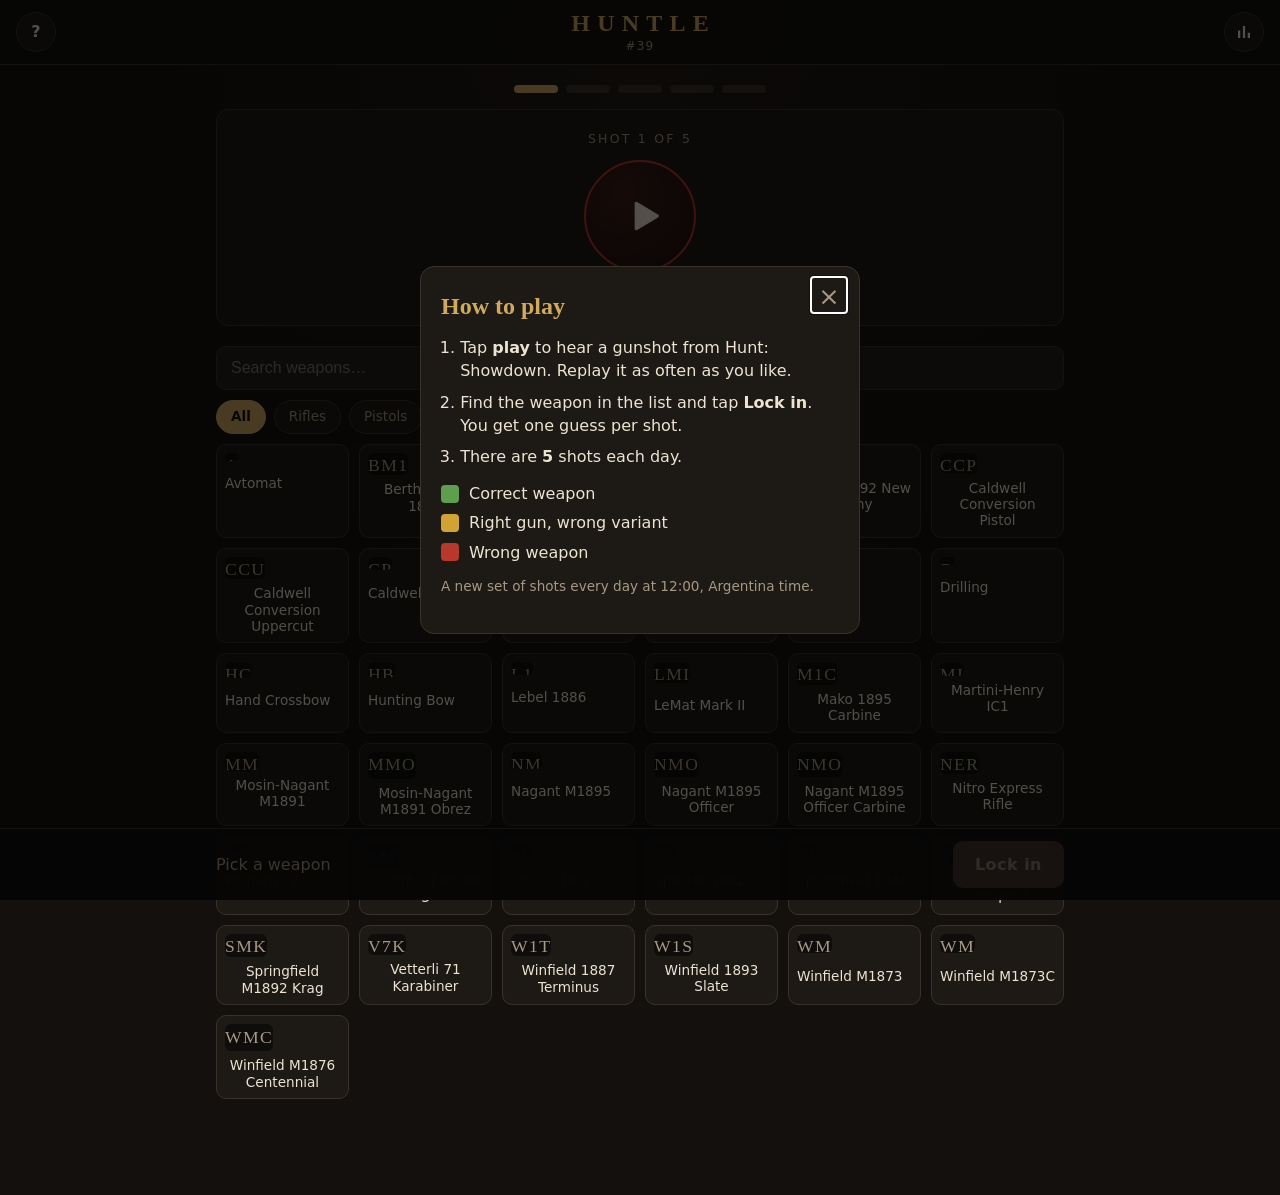
==== index.html @ 91a613ef "Initial Huntle game: daily Hunt: Showdown sound quiz Static site with daily seeded puzzles (reset 12" ====
<!doctype html>
<html lang="en">
<head>
  <meta charset="utf-8">
  <meta name="viewport" content="width=device-width, initial-scale=1, viewport-fit=cover">
  <meta name="theme-color" content="#13100e">
  <title>Huntle</title>
  <meta name="description" content="A daily Hunt: Showdown sound quiz. Hear five gunshots, name the weapons.">
  <link rel="icon" href="assets/favicon.svg" type="image/svg+xml">
  <link rel="stylesheet" href="css/styles.css">
</head>
<body>
  <header class="topbar">
    <button class="icon-btn" id="btn-help" aria-label="How to play">?</button>
    <div class="brand">
      <h1>HUNTLE</h1>
      <span id="puzzle-no" class="puzzle-no"></span>
    </div>
    <button class="icon-btn" id="btn-stats" aria-label="Statistics">
      <svg viewBox="0 0 24 24" width="18" height="18" aria-hidden="true"><path fill="currentColor" d="M4 20h3V10H4v10Zm6.5 0h3V4h-3v16ZM17 20h3v-7h-3v7Z"/></svg>
    </button>
  </header>

  <main>
    <ol id="progress" class="progress" aria-label="Progress"></ol>

    <section id="play-view">
      <div class="round-panel">
        <p id="round-label" class="round-label"></p>
        <button id="btn-play" class="play-btn" aria-label="Play gunshot">
          <svg viewBox="0 0 24 24" aria-hidden="true"><path d="M7 4.5v15a1 1 0 0 0 1.5.86l12.5-7.5a1 1 0 0 0 0-1.72L8.5 3.64A1 1 0 0 0 7 4.5Z"/></svg>
        </button>
        <p class="hint">Tap to play. Replay as often as you like.</p>
        <p id="audio-note" class="audio-note" hidden></p>
      </div>

      <div id="picker" class="picker">
        <div class="picker-tools">
          <input id="search" type="search" placeholder="Search weapons…" autocomplete="off" spellcheck="false" aria-label="Search weapons">
          <div id="cats" class="chips" role="tablist" aria-label="Weapon type"></div>
        </div>
        <div id="grid" class="grid" role="listbox" aria-label="Weapons"></div>
        <p id="empty" class="empty" hidden>No weapons match your search.</p>
      </div>

      <div id="feedback" class="feedback" hidden aria-live="polite"></div>
    </section>

    <section id="summary-view" class="summary" hidden>
      <div class="summary-head">
        <p id="sum-title" class="eyebrow"></p>
        <p id="sum-score" class="big-score"></p>
        <p id="sum-squares" class="squares"></p>
        <p id="sum-line" class="sum-line"></p>
      </div>
      <ol id="sum-list" class="sum-list"></ol>
      <div class="sum-actions">
        <button id="btn-share" class="primary">Share result</button>
        <button id="btn-sum-stats" class="secondary">Statistics</button>
      </div>
      <div class="next">
        <p class="muted">Next Huntle in</p>
        <p class="countdown"></p>
        <p class="muted small reset-note"></p>
      </div>
    </section>
  </main>

  <div id="action-bar" class="action-bar">
    <div id="selected-label" class="selected"></div>
    <button id="btn-submit" class="primary">Lock in</button>
  </div>

  <dialog id="dlg-help">
    <button class="close" data-close aria-label="Close">×</button>
    <h2>How to play</h2>
    <ol class="help-list">
      <li>Tap <b>play</b> to hear a gunshot from Hunt: Showdown. Replay it as often as you like.</li>
      <li>Find the weapon in the list and tap <b>Lock in</b>. You get one guess per shot.</li>
      <li>There are <b class="rounds-count">5</b> shots each day.</li>
    </ol>
    <div class="legend">
      <p><span class="sq correct"></span> Correct weapon</p>
      <p><span class="sq partial"></span> Right gun, wrong variant</p>
      <p><span class="sq wrong"></span> Wrong weapon</p>
    </div>
    <p class="muted small reset-note"></p>
  </dialog>

  <dialog id="dlg-stats">
    <button class="close" data-close aria-label="Close">×</button>
    <h2>Statistics</h2>
    <div class="stats-grid">
      <div><b id="st-played">0</b><span>Played</span></div>
      <div><b id="st-avg">0</b><span>Avg score</span></div>
      <div><b id="st-streak">0</b><span>Streak</span></div>
      <div><b id="st-max">0</b><span>Best streak</span></div>
    </div>
    <h3>Score distribution</h3>
    <div id="st-dist" class="dist"></div>
    <div class="next">
      <p class="muted">Next Huntle in</p>
      <p class="countdown"></p>
    </div>
  </dialog>

  <div id="toast" class="toast" role="status"></div>

  <script src="js/config.js"></script>
  <script src="js/weapons.js"></script>
  <script src="js/daily.js"></script>
  <script src="js/audio.js"></script>
  <script src="js/app.js"></script>
</body>
</html>
---- css/styles.css ----
:root {
  --bg: #13100e;
  --panel: #1d1915;
  --panel-2: #26211c;
  --line: #3a322a;
  --text: #ece3d3;
  --muted: #a59885;
  --accent: #b5352a;
  --gold: #cfa95e;
  --ok: #5f9e4f;
  --partial: #d1a332;
  --bad: #b8382c;
  --radius: 12px;
  --maxw: 880px;
  --topbar: 61px;
  color-scheme: dark;
}

* { box-sizing: border-box; }
html, body { margin: 0; }
body {
  min-height: 100vh;
  min-height: 100dvh;
  background: radial-gradient(ellipse at top, #241c16 0%, var(--bg) 60%) fixed, var(--bg);
  color: var(--text);
  font: 16px/1.45 system-ui, -apple-system, "Segoe UI", Roboto, sans-serif;
  -webkit-tap-highlight-color: transparent;
}
button { font: inherit; color: inherit; cursor: pointer; }
[hidden] { display: none !important; }
.muted { color: var(--muted); }
.small { font-size: 0.85rem; }

/* Top bar */
.topbar {
  position: sticky;
  top: 0;
  z-index: 10;
  display: flex;
  align-items: center;
  justify-content: space-between;
  padding: 10px 16px;
  padding-top: calc(10px + env(safe-area-inset-top));
  background: rgba(19, 16, 14, 0.94);
  backdrop-filter: blur(6px);
  border-bottom: 1px solid var(--line);
}
.brand { text-align: center; line-height: 1.1; }
.brand h1 {
  margin: 0;
  padding-left: 0.3em;
  font-family: Georgia, "Times New Roman", serif;
  font-size: 1.5rem;
  letter-spacing: 0.3em;
  color: var(--gold);
}
.puzzle-no { font-size: 0.75rem; color: var(--muted); letter-spacing: 0.1em; }
.icon-btn {
  width: 40px;
  height: 40px;
  border-radius: 50%;
  border: 1px solid var(--line);
  background: var(--panel);
  display: grid;
  place-items: center;
  font-weight: 700;
}
.icon-btn:hover { border-color: var(--gold); }

main {
  max-width: var(--maxw);
  margin: 0 auto;
  padding: 16px 16px calc(96px + env(safe-area-inset-bottom));
}

/* Progress */
.progress { list-style: none; display: flex; justify-content: center; gap: 8px; margin: 4px 0 16px; padding: 0; }
.progress li { width: 44px; height: 8px; border-radius: 4px; background: var(--line); }
.progress li.current { background: var(--gold); }
.progress li.correct { background: var(--ok); }
.progress li.partial { background: var(--partial); }
.progress li.wrong { background: var(--bad); }

/* Play panel */
.round-panel, .feedback {
  background: var(--panel);
  border: 1px solid var(--line);
  border-radius: var(--radius);
  padding: 20px 16px;
  text-align: center;
}
.round-label, .eyebrow {
  margin: 0 0 12px;
  text-transform: uppercase;
  letter-spacing: 0.18em;
  font-size: 0.78rem;
  color: var(--muted);
}
.play-btn {
  width: 96px;
  height: 96px;
  border-radius: 50%;
  border: 2px solid var(--accent);
  background: radial-gradient(circle at 35% 30%, #3d1e18, #1a0f0d);
  display: inline-grid;
  place-items: center;
  transition: transform 0.1s;
}
.play-btn svg { width: 40px; height: 40px; fill: var(--text); margin-left: 6px; }
.play-btn:hover { border-color: #d9493b; }
.play-btn:active { transform: scale(0.96); }
.is-playing { animation: pulse 0.9s ease-out infinite; }
@keyframes pulse {
  0% { box-shadow: 0 0 0 0 rgba(181, 53, 42, 0.65); }
  100% { box-shadow: 0 0 0 22px rgba(181, 53, 42, 0); }
}
.hint { margin: 12px 0 0; color: var(--muted); font-size: 0.9rem; }
.audio-note { margin: 8px 0 0; font-size: 0.8rem; color: var(--partial); }

/* Picker */
.picker { margin-top: 16px; }
.picker-tools {
  position: sticky;
  top: calc(var(--topbar) + env(safe-area-inset-top));
  z-index: 5;
  background: var(--bg);
  padding-top: 4px;
}
input[type="search"] {
  width: 100%;
  padding: 12px 14px;
  border-radius: 10px;
  border: 1px solid var(--line);
  background: var(--panel-2);
  color: var(--text);
  font-size: 16px; /* 16px stops iOS from zooming in on focus */
  outline: none;
}
input[type="search"]:focus { border-color: var(--gold); }
.chips { display: flex; gap: 8px; overflow-x: auto; padding: 10px 0; scrollbar-width: none; }
.chips::-webkit-scrollbar { display: none; }
.chip {
  flex: none;
  padding: 6px 14px;
  border-radius: 999px;
  border: 1px solid var(--line);
  background: var(--panel);
  color: var(--muted);
  font-size: 0.85rem;
}
.chip[aria-selected="true"] { background: var(--gold); border-color: var(--gold); color: #1a140c; font-weight: 600; }

.grid { display: grid; grid-template-columns: repeat(auto-fill, minmax(104px, 1fr)); gap: 10px; }
.card {
  display: flex;
  flex-direction: column;
  gap: 6px;
  padding: 8px;
  border-radius: 10px;
  border: 1px solid var(--line);
  background: var(--panel);
  text-align: center;
}
.card:hover { border-color: #5c4e40; }
.card[aria-selected="true"] { border-color: var(--gold); box-shadow: inset 0 0 0 1px var(--gold); background: #2b241b; }
.card .name {
  font-size: 0.78rem;
  line-height: 1.2;
  min-height: 2.4em;
  display: flex;
  align-items: center;
  justify-content: center;
}
.empty { text-align: center; color: var(--muted); padding: 24px 0; }

.thumb {
  aspect-ratio: 16 / 9;
  border-radius: 6px;
  background: #0f0d0b;
  display: grid;
  place-items: center;
  overflow: hidden;
}
.thumb img { width: 100%; height: 100%; object-fit: contain; }
.thumb .initials { font-family: Georgia, serif; color: var(--muted); font-size: 1.1rem; letter-spacing: 0.08em; }
.thumb.lg { width: min(320px, 100%); margin: 0 auto; }
.thumb.lg .initials { font-size: 2.4rem; }
.thumb.sm { width: 64px; flex: none; }
.thumb.sm .initials { font-size: 0.8rem; }

/* Feedback */
.feedback { margin-top: 16px; }
.verdict { margin: 0 0 14px; font-family: Georgia, serif; font-size: 1.5rem; }
.verdict.correct { color: var(--ok); }
.verdict.partial { color: var(--partial); }
.verdict.wrong { color: var(--bad); }
.reveal-name { margin: 12px 0 0; font-size: 1.25rem; font-weight: 700; }
.feedback .muted.small { margin: 2px 0 0; }
.your-guess { margin: 14px 0 0; color: var(--muted); }

/* Bottom action bar */
.action-bar {
  position: fixed;
  left: 0;
  right: 0;
  bottom: 0;
  z-index: 10;
  display: flex;
  align-items: center;
  justify-content: space-between;
  gap: 12px;
  padding: 12px max(16px, calc((100% - var(--maxw)) / 2 + 16px));
  padding-bottom: calc(12px + env(safe-area-inset-bottom));
  background: rgba(19, 16, 14, 0.96);
  border-top: 1px solid var(--line);
}
.selected { min-width: 0; overflow: hidden; text-overflow: ellipsis; white-space: nowrap; color: var(--muted); }
.selected.has { color: var(--text); font-weight: 600; }
.primary, .secondary {
  flex: none;
  padding: 12px 22px;
  border-radius: 10px;
  font-weight: 700;
  letter-spacing: 0.03em;
}
.primary { border: 0; background: var(--accent); color: #fff; }
.primary:hover:not(:disabled) { background: #c8402f; }
.primary:disabled { background: #43352e; color: #8c7d70; cursor: not-allowed; }
.secondary { border: 1px solid var(--line); background: var(--panel); }
.secondary:hover { border-color: var(--gold); }

/* Summary */
.summary-head { text-align: center; }
.big-score { margin: 0; font-family: Georgia, serif; font-size: 3.2rem; color: var(--gold); line-height: 1; }
.squares { margin: 10px 0 4px; font-size: 1.6rem; letter-spacing: 0.15em; }
.sum-line { margin: 0 0 16px; color: var(--muted); }
.sum-list { list-style: none; margin: 0; padding: 0; display: grid; gap: 8px; }
.sum-row {
  display: flex;
  align-items: center;
  gap: 12px;
  padding: 10px 12px;
  border-radius: 10px;
  background: var(--panel);
  border: 1px solid var(--line);
  border-left: 4px solid var(--line);
}
.sum-row.correct { border-left-color: var(--ok); }
.sum-row.partial { border-left-color: var(--partial); }
.sum-row.wrong { border-left-color: var(--bad); }
.sum-text { flex: 1; min-width: 0; display: flex; flex-direction: column; }
.sum-name { font-weight: 600; }
.mark { font-size: 1.2rem; }
.mini-play {
  flex: none;
  width: 38px;
  height: 38px;
  border-radius: 50%;
  border: 1px solid var(--accent);
  background: transparent;
  display: grid;
  place-items: center;
}
.mini-play svg { width: 15px; height: 15px; fill: var(--text); margin-left: 2px; }
.sum-actions { display: flex; gap: 10px; justify-content: center; margin: 20px 0; flex-wrap: wrap; }
.next { text-align: center; }
.next p { margin: 0; }
.countdown { font-family: Georgia, serif; font-size: 2rem; letter-spacing: 0.08em; margin: 4px 0 6px !important; }

/* Dialogs */
dialog {
  width: 100%;
  max-width: min(440px, calc(100vw - 32px));
  padding: 22px 20px;
  border: 1px solid var(--line);
  border-radius: 14px;
  background: var(--panel);
  color: var(--text);
}
dialog::backdrop { background: rgba(0, 0, 0, 0.65); }
dialog h2 { margin: 0 0 12px; font-family: Georgia, serif; color: var(--gold); }
dialog h3 { margin: 20px 0 8px; font-size: 0.9rem; text-transform: uppercase; letter-spacing: 0.12em; color: var(--muted); }
.close {
  position: absolute;
  top: 10px;
  right: 12px;
  width: 36px;
  height: 36px;
  border: 0;
  background: transparent;
  font-size: 1.6rem;
  color: var(--muted);
}
.help-list { padding-left: 1.2em; margin: 0 0 14px; }
.help-list li { margin-bottom: 8px; }
.legend p { display: flex; align-items: center; gap: 10px; margin: 6px 0; }
.sq { width: 18px; height: 18px; border-radius: 4px; display: inline-block; }
.sq.correct { background: var(--ok); }
.sq.partial { background: var(--partial); }
.sq.wrong { background: var(--bad); }
.stats-grid { display: grid; grid-template-columns: repeat(4, 1fr); text-align: center; gap: 6px; }
.stats-grid b { display: block; font-size: 1.7rem; font-family: Georgia, serif; }
.stats-grid span { font-size: 0.72rem; color: var(--muted); }
.dist { display: grid; gap: 4px; }
.dist-row { display: flex; align-items: center; gap: 8px; }
.dist-label { width: 12px; text-align: right; font-size: 0.85rem; }
.dist-bar { background: var(--line); padding: 2px 8px; border-radius: 4px; text-align: right; font-size: 0.8rem; font-weight: 600; }
.dist-bar.today { background: var(--accent); }
dialog .next { margin-top: 18px; }

/* Toast */
.toast {
  position: fixed;
  left: 50%;
  top: 80px;
  transform: translateX(-50%);
  z-index: 20;
  padding: 10px 16px;
  border-radius: 8px;
  background: var(--text);
  color: var(--bg);
  font-weight: 600;
  opacity: 0;
  pointer-events: none;
  transition: opacity 0.2s;
}
.toast.show { opacity: 1; }

@media (min-width: 700px) {
  .play-btn { width: 112px; height: 112px; }
  .grid { grid-template-columns: repeat(auto-fill, minmax(132px, 1fr)); }
  .card .name { font-size: 0.85rem; }
}

@media (prefers-reduced-motion: reduce) {
  .is-playing { animation: none; box-shadow: 0 0 0 4px rgba(181, 53, 42, 0.5); }
}
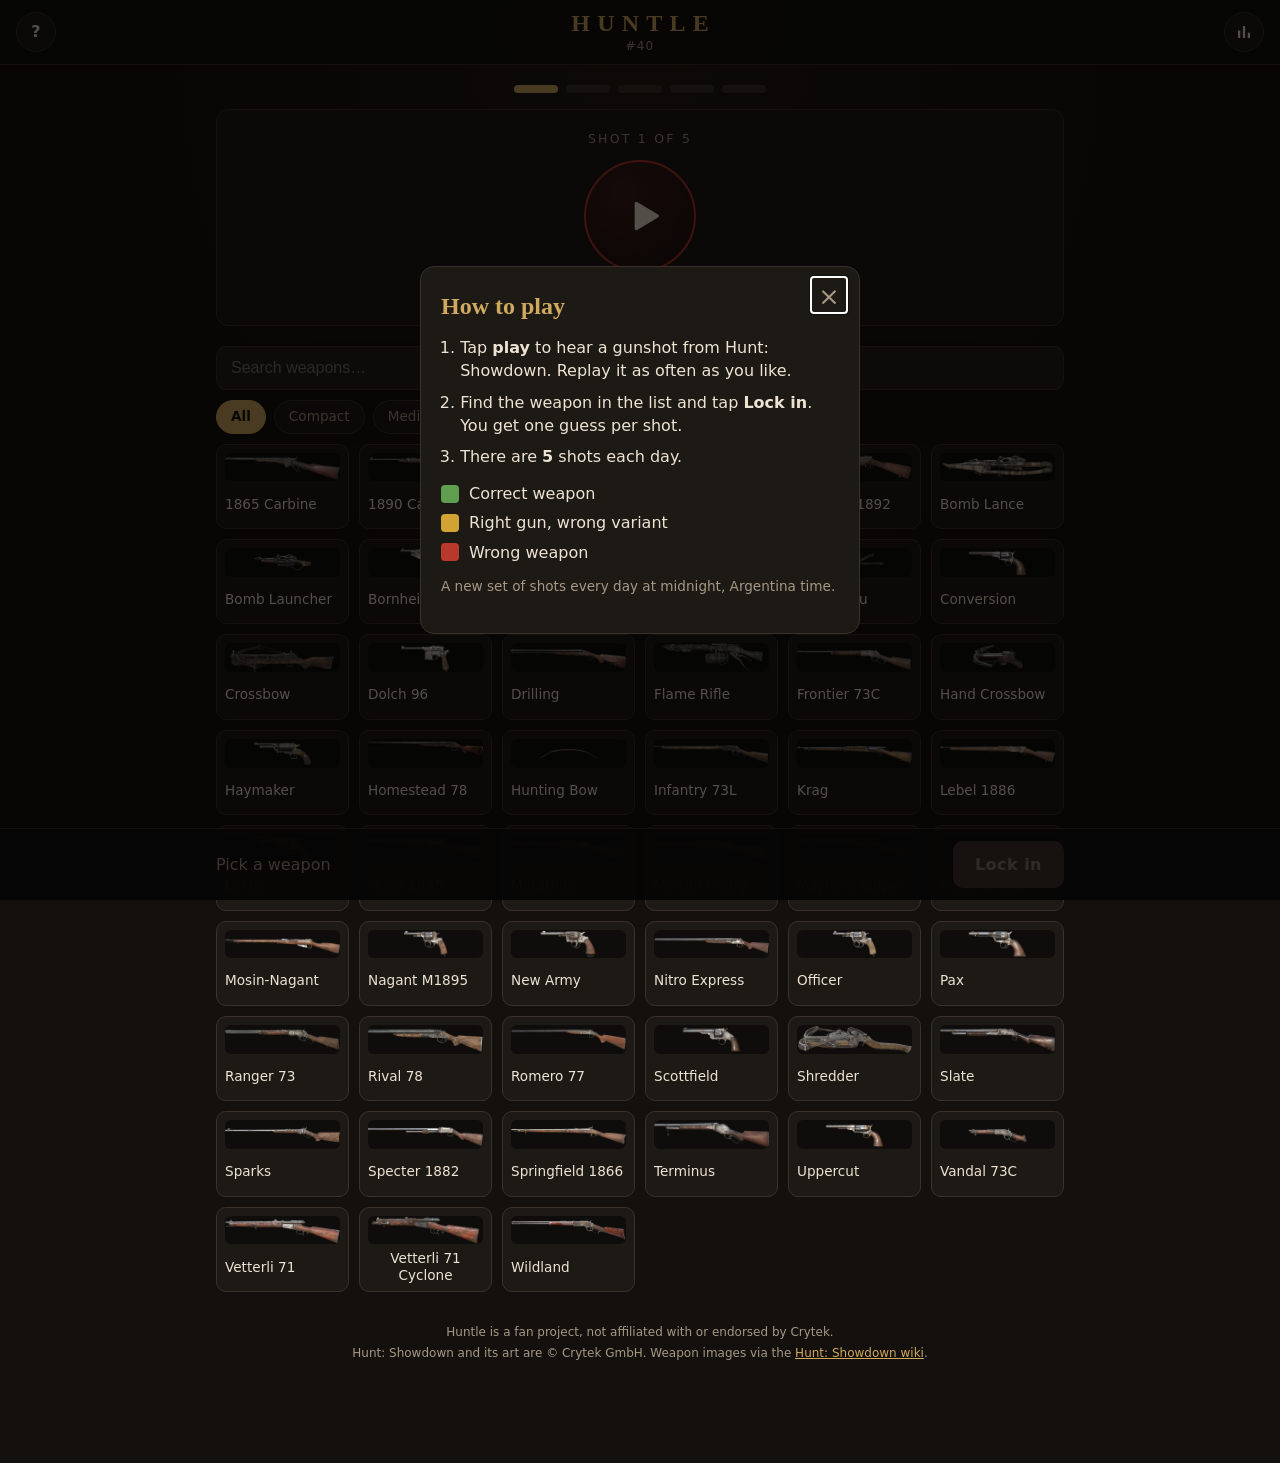
==== commit e91c6c5d: "Add weapon images and Crytek credit footer Images are the 512x128 weapon pictures from huntshowdown." ====
--- a/index.html
+++ b/index.html
@@ -64,6 +64,10 @@
         <p class="muted small reset-note"></p>
       </div>
     </section>
+    <footer class="credits">
+      <p>Huntle is a fan project, not affiliated with or endorsed by Crytek.</p>
+      <p>Hunt: Showdown and its art are © Crytek GmbH. Weapon images via the <a href="https://huntshowdown.wiki.gg/wiki/Weapons" target="_blank" rel="noopener">Hunt: Showdown wiki</a>.</p>
+    </footer>
   </main>
 
   <div id="action-bar" class="action-bar">
--- a/css/styles.css
+++ b/css/styles.css
@@ -174,7 +174,7 @@
 .empty { text-align: center; color: var(--muted); padding: 24px 0; }
 
 .thumb {
-  aspect-ratio: 16 / 9;
+  aspect-ratio: 4 / 1; /* wiki weapon images are 512x128 */
   border-radius: 6px;
   background: #0f0d0b;
   display: grid;
@@ -183,9 +183,9 @@
 }
 .thumb img { width: 100%; height: 100%; object-fit: contain; }
 .thumb .initials { font-family: Georgia, serif; color: var(--muted); font-size: 1.1rem; letter-spacing: 0.08em; }
-.thumb.lg { width: min(320px, 100%); margin: 0 auto; }
+.thumb.lg { width: min(420px, 100%); margin: 0 auto; }
 .thumb.lg .initials { font-size: 2.4rem; }
-.thumb.sm { width: 64px; flex: none; }
+.thumb.sm { width: 112px; flex: none; }
 .thumb.sm .initials { font-size: 0.8rem; }
 
 /* Feedback */
@@ -335,3 +335,8 @@
 @media (prefers-reduced-motion: reduce) {
   .is-playing { animation: none; box-shadow: 0 0 0 4px rgba(181, 53, 42, 0.5); }
 }
+
+/* Footer */
+.credits { margin-top: 32px; text-align: center; font-size: 0.75rem; color: var(--muted); }
+.credits p { margin: 4px 0; }
+.credits a { color: var(--gold); }
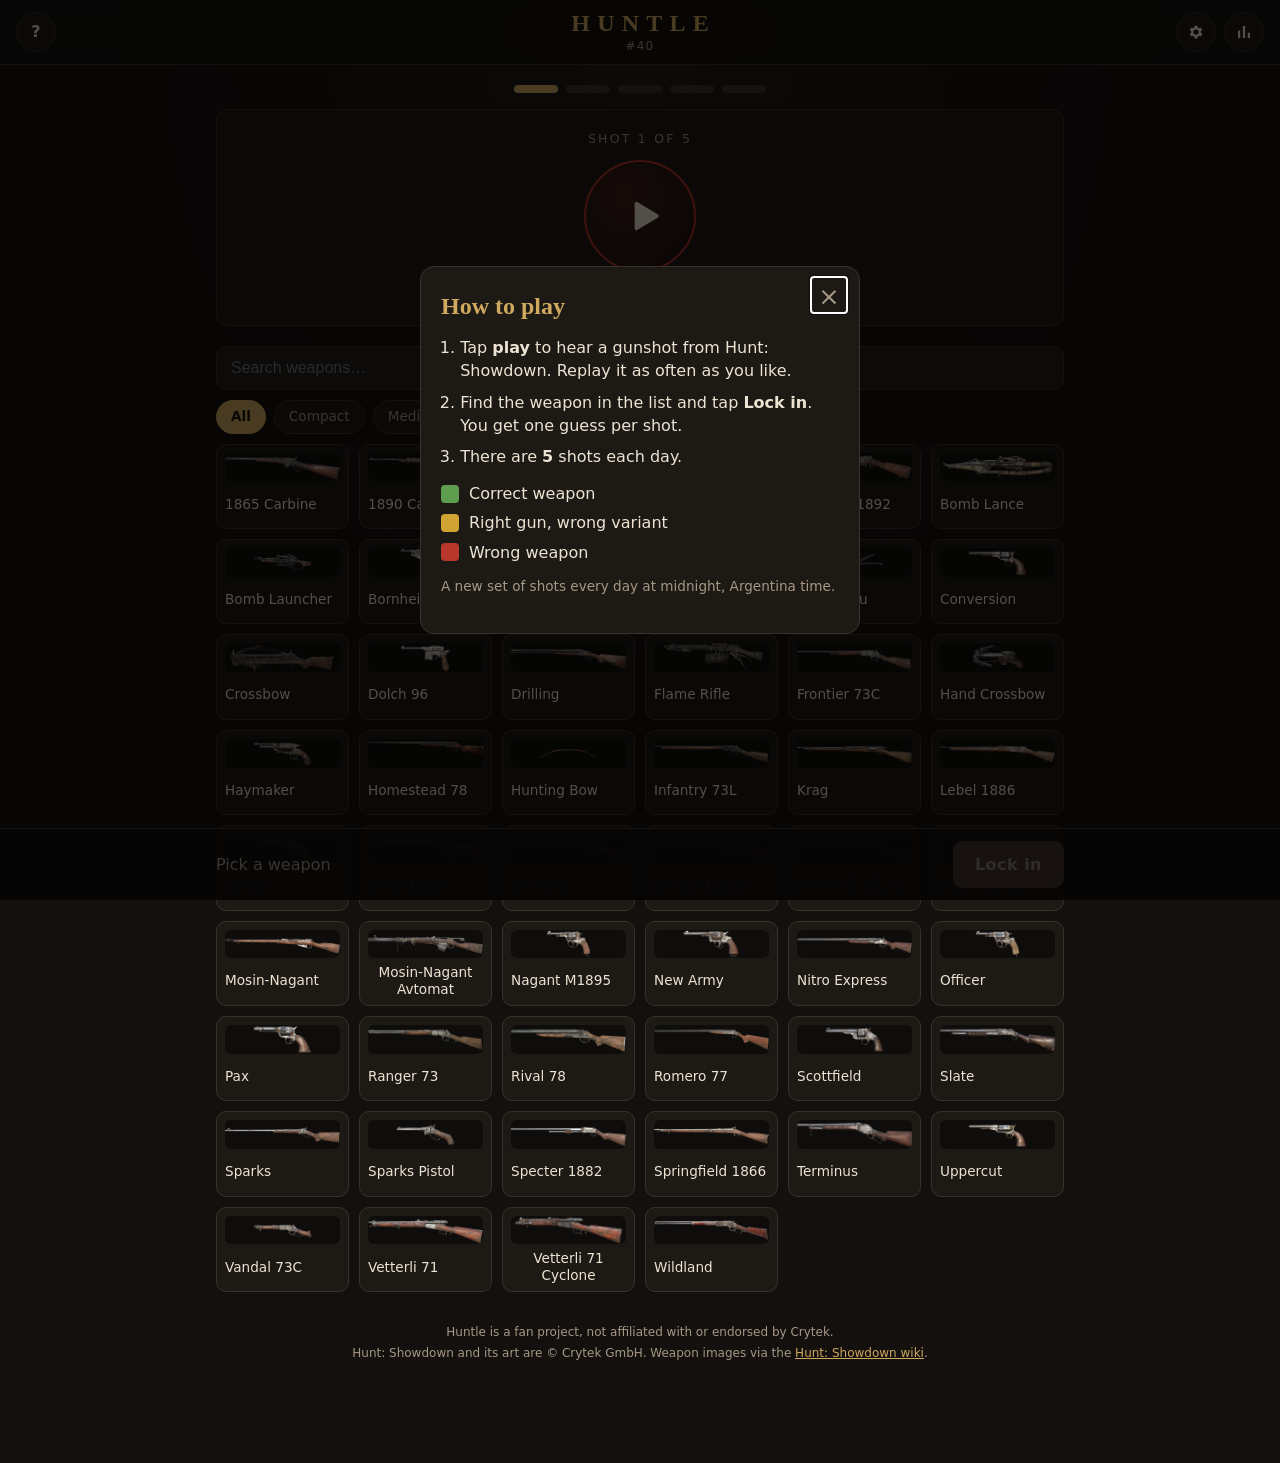
==== commit d56e5bfe: "Add Settings with a choice of four color themes New gear button opens Settings, where players pick S" ====
--- a/index.html
+++ b/index.html
@@ -8,17 +8,32 @@
   <meta name="description" content="A daily Hunt: Showdown sound quiz. Hear five gunshots, name the weapons.">
   <link rel="icon" href="assets/favicon.svg" type="image/svg+xml">
   <link rel="stylesheet" href="css/styles.css">
+  <link rel="stylesheet" href="css/themes.css">
+  <script>
+    // Apply the saved color theme before the page draws, so it never flashes the default.
+    try {
+      var t = localStorage.getItem("huntle:theme");
+      if (t && /^[a-z-]+$/.test(t) && t !== "default") document.documentElement.dataset.theme = t;
+    } catch (e) {}
+  </script>
 </head>
 <body>
   <header class="topbar">
-    <button class="icon-btn" id="btn-help" aria-label="How to play">?</button>
+    <div class="topbar-side">
+      <button class="icon-btn" id="btn-help" aria-label="How to play">?</button>
+    </div>
     <div class="brand">
       <h1>HUNTLE</h1>
       <span id="puzzle-no" class="puzzle-no"></span>
     </div>
-    <button class="icon-btn" id="btn-stats" aria-label="Statistics">
-      <svg viewBox="0 0 24 24" width="18" height="18" aria-hidden="true"><path fill="currentColor" d="M4 20h3V10H4v10Zm6.5 0h3V4h-3v16ZM17 20h3v-7h-3v7Z"/></svg>
-    </button>
+    <div class="topbar-side end">
+      <button class="icon-btn" id="btn-settings" aria-label="Settings">
+        <svg viewBox="0 0 24 24" width="18" height="18" aria-hidden="true"><path fill="currentColor" d="M19.4 13a7.5 7.5 0 0 0 0-2l2-1.6-2-3.4-2.4 1a7.4 7.4 0 0 0-1.7-1L15 3.5h-4l-.4 2.5a7.4 7.4 0 0 0-1.7 1l-2.4-1-2 3.4L6.6 11a7.5 7.5 0 0 0 0 2l-2 1.6 2 3.4 2.4-1a7.4 7.4 0 0 0 1.7 1l.4 2.5h4l.4-2.5a7.4 7.4 0 0 0 1.7-1l2.4 1 2-3.4-2-1.6ZM13 15.5a3.5 3.5 0 1 1 0-7 3.5 3.5 0 0 1 0 7Z" transform="translate(-1 0)"/></svg>
+      </button>
+      <button class="icon-btn" id="btn-stats" aria-label="Statistics">
+        <svg viewBox="0 0 24 24" width="18" height="18" aria-hidden="true"><path fill="currentColor" d="M4 20h3V10H4v10Zm6.5 0h3V4h-3v16ZM17 20h3v-7h-3v7Z"/></svg>
+      </button>
+    </div>
   </header>
 
   <main>
@@ -108,6 +123,14 @@
     </div>
   </dialog>
 
+  <dialog id="dlg-settings">
+    <button class="close" data-close aria-label="Close">×</button>
+    <h2>Settings</h2>
+    <h3>Color theme</h3>
+    <div id="theme-list" class="theme-list" role="radiogroup" aria-label="Color theme"></div>
+    <p class="muted small">Saved on this device.</p>
+  </dialog>
+
   <div id="toast" class="toast" role="status"></div>
 
   <script src="js/config.js"></script>
--- a/css/styles.css
+++ b/css/styles.css
@@ -36,9 +36,9 @@
   position: sticky;
   top: 0;
   z-index: 10;
-  display: flex;
-  align-items: center;
-  justify-content: space-between;
+  display: grid;
+  grid-template-columns: 1fr auto 1fr; /* keeps the title centered */
+  align-items: center;
   padding: 10px 16px;
   padding-top: calc(10px + env(safe-area-inset-top));
   background: rgba(19, 16, 14, 0.94);
@@ -66,6 +66,8 @@
   font-weight: 700;
 }
 .icon-btn:hover { border-color: var(--gold); }
+.topbar-side { display: flex; gap: 8px; }
+.topbar-side.end { justify-content: flex-end; }
 
 main {
   max-width: var(--maxw);
@@ -340,3 +342,30 @@
 .credits { margin-top: 32px; text-align: center; font-size: 0.75rem; color: var(--muted); }
 .credits p { margin: 4px 0; }
 .credits a { color: var(--gold); }
+
+/* Settings: theme picker */
+.theme-list { display: grid; gap: 8px; margin-bottom: 12px; }
+.theme-option {
+  display: flex;
+  align-items: center;
+  gap: 12px;
+  padding: 10px 12px;
+  border-radius: 10px;
+  border: 1px solid var(--line);
+  background: var(--panel-2);
+  text-align: left;
+}
+.theme-option:hover { border-color: var(--muted); }
+.theme-option[aria-checked="true"] { border-color: var(--gold); box-shadow: inset 0 0 0 1px var(--gold); }
+.theme-option[aria-checked="true"] .theme-name::after { content: " ✓"; color: var(--gold); }
+.swatches { display: flex; flex: none; }
+.swatch { width: 22px; height: 22px; border-radius: 50%; border: 2px solid var(--panel-2); margin-left: -6px; box-shadow: 0 0 0 1px var(--line); }
+.swatch:first-child { margin-left: 0; }
+.theme-name { font-weight: 600; }
+
+/* Small phones: three top-bar buttons plus the title need a little less room. */
+@media (max-width: 380px) {
+  .icon-btn { width: 34px; height: 34px; }
+  .topbar-side { gap: 6px; }
+  .brand h1 { font-size: 1.25rem; letter-spacing: 0.22em; padding-left: 0.22em; }
+}
--- a/css/themes.css
+++ b/css/themes.css
@@ -0,0 +1,150 @@
+/*
+ * Alternative color themes, picked by the player in Settings.
+ * Each theme applies when <html data-theme="..."> is set; without it the
+ * default Sepia & Gold look from styles.css is used.
+ * Generated from one template so every theme covers the same elements.
+ */
+
+/* Film grain shared by all themes (only drawn when a theme sets content). */
+[data-theme] body::before {
+  position: fixed;
+  inset: 0;
+  z-index: 30; /* above everything; it ignores clicks */
+  pointer-events: none;
+  background-image: url("data:image/svg+xml,%3Csvg xmlns='http://www.w3.org/2000/svg' width='160' height='160'%3E%3Cfilter id='n'%3E%3CfeTurbulence type='fractalNoise' baseFrequency='.9' numOctaves='3' stitchTiles='stitch'/%3E%3CfeColorMatrix values='0 0 0 0 0 0 0 0 0 0 0 0 0 0 0 0 0 0 .55 0'/%3E%3C/filter%3E%3Crect width='100%25' height='100%25' filter='url(%23n)'/%3E%3C/svg%3E");
+  opacity: 0.08;
+  mix-blend-mode: overlay;
+}
+[data-theme] dialog::backdrop { background: rgba(0, 0, 0, 0.75); }
+
+/* ---------- Bone & Ash: Black and white: bone-white type on soot, like an old tintype photograph. ---------- */
+:root[data-theme="bone-and-ash"] {
+  --bg: #08080a;
+  --panel: #121214;
+  --panel-2: #1a1a1d;
+  --line: #2c2c30;
+  --text: #e9e5dc;
+  --muted: #8d8984;
+  --accent: #e9e5dc;
+  --gold: #f4f1ea;
+  --ok: #8fa383;
+  --partial: #c7b07a;
+  --bad: #a8574e;
+}
+[data-theme="bone-and-ash"] body {
+  background:
+    radial-gradient(ellipse at 50% 0%, #1f1f22 0%, transparent 60%) fixed,
+    radial-gradient(ellipse at center, transparent 55%, rgba(0, 0, 0, 0.7) 100%) fixed,
+    #08080a;
+}
+[data-theme="bone-and-ash"] body::before { content: ""; }
+[data-theme="bone-and-ash"] .topbar { background: rgba(8,8,10, 0.94); }
+[data-theme="bone-and-ash"] .action-bar { background: rgba(8,8,10, 0.96); }
+[data-theme="bone-and-ash"] .brand h1 { text-shadow: 0 0 18px rgba(255,255,255,.12); }
+[data-theme="bone-and-ash"] .progress li.current { background: #f4f1ea; }
+[data-theme="bone-and-ash"] .play-btn { background: radial-gradient(circle at 35% 30%, #2a2a2d, #0c0c0e); border-color: #e9e5dc; }
+[data-theme="bone-and-ash"] .play-btn:hover { border-color: #ffffff; }
+[data-theme="bone-and-ash"] .mini-play { border-color: #e9e5dc; }
+[data-theme="bone-and-ash"] .is-playing { animation-name: pulse-bone-and-ash; }
+@keyframes pulse-bone-and-ash {
+  0% { box-shadow: 0 0 0 0 rgba(233,229,220, 0.65); }
+  100% { box-shadow: 0 0 0 22px rgba(233,229,220, 0); }
+}
+[data-theme="bone-and-ash"] .chip[aria-selected="true"] { color: #0b0b0c; background: #e9e5dc; border-color: #e9e5dc; }
+[data-theme="bone-and-ash"] .card:hover { border-color: #4a4a4f; }
+[data-theme="bone-and-ash"] .card[aria-selected="true"] { border-color: #f4f1ea; box-shadow: inset 0 0 0 1px #f4f1ea; background: #222225; }
+[data-theme="bone-and-ash"] .thumb { background: #060607; }
+[data-theme="bone-and-ash"] .primary { background: #e9e5dc; color: #0b0b0c; }
+[data-theme="bone-and-ash"] .primary:hover:not(:disabled) { background: #ffffff; }
+[data-theme="bone-and-ash"] .primary:disabled { background: #2a2a2d; color: #6c6a67; }
+@media (prefers-reduced-motion: reduce) {
+  [data-theme="bone-and-ash"] .is-playing { box-shadow: 0 0 0 4px rgba(233,229,220, 0.5); }
+}
+
+/* ---------- Bayou Night: Black and dark blue: cold moonlight over swamp water. ---------- */
+:root[data-theme="bayou-night"] {
+  --bg: #04060a;
+  --panel: #0b111a;
+  --panel-2: #101823;
+  --line: #1d2a3a;
+  --text: #d3dbe4;
+  --muted: #7a889a;
+  --accent: #24466e;
+  --gold: #a9c1dc;
+  --ok: #4f8c6c;
+  --partial: #b39552;
+  --bad: #a8463f;
+}
+[data-theme="bayou-night"] body {
+  background:
+    radial-gradient(ellipse at 50% 0%, #0f1a2a 0%, transparent 60%) fixed,
+    radial-gradient(ellipse at center, transparent 55%, rgba(0, 0, 0, 0.7) 100%) fixed,
+    #04060a;
+}
+[data-theme="bayou-night"] body::before { content: ""; }
+[data-theme="bayou-night"] .topbar { background: rgba(4,6,10, 0.94); }
+[data-theme="bayou-night"] .action-bar { background: rgba(4,6,10, 0.96); }
+[data-theme="bayou-night"] .brand h1 { text-shadow: 0 0 18px rgba(80,130,190,.25); }
+[data-theme="bayou-night"] .progress li.current { background: #a9c1dc; }
+[data-theme="bayou-night"] .play-btn { background: radial-gradient(circle at 35% 30%, #16263b, #05080d); border-color: #24466e; }
+[data-theme="bayou-night"] .play-btn:hover { border-color: #2f5a8c; }
+[data-theme="bayou-night"] .mini-play { border-color: #24466e; }
+[data-theme="bayou-night"] .is-playing { animation-name: pulse-bayou-night; }
+@keyframes pulse-bayou-night {
+  0% { box-shadow: 0 0 0 0 rgba(64,110,170, 0.65); }
+  100% { box-shadow: 0 0 0 22px rgba(64,110,170, 0); }
+}
+[data-theme="bayou-night"] .chip[aria-selected="true"] { color: #e6eef7; background: #24466e; border-color: #24466e; }
+[data-theme="bayou-night"] .card:hover { border-color: #33475f; }
+[data-theme="bayou-night"] .card[aria-selected="true"] { border-color: #a9c1dc; box-shadow: inset 0 0 0 1px #a9c1dc; background: #132033; }
+[data-theme="bayou-night"] .thumb { background: #03050a; }
+[data-theme="bayou-night"] .primary { background: #24466e; color: #e6eef7; }
+[data-theme="bayou-night"] .primary:hover:not(:disabled) { background: #2f5a8c; }
+[data-theme="bayou-night"] .primary:disabled { background: #141d29; color: #56657a; }
+@media (prefers-reduced-motion: reduce) {
+  [data-theme="bayou-night"] .is-playing { box-shadow: 0 0 0 4px rgba(64,110,170, 0.5); }
+}
+
+/* ---------- Blood & Rust: Dark brown and red: dried blood on old leather. ---------- */
+:root[data-theme="blood-and-rust"] {
+  --bg: #0f0806;
+  --panel: #1a0f0b;
+  --panel-2: #22140f;
+  --line: #3b2219;
+  --text: #e6d5c3;
+  --muted: #9e8571;
+  --accent: #8c1a12;
+  --gold: #c23a2b;
+  --ok: #6f8a4b;
+  --partial: #c08a2e;
+  --bad: #c0352a;
+}
+[data-theme="blood-and-rust"] body {
+  background:
+    radial-gradient(ellipse at 50% 0%, #2a120c 0%, transparent 60%) fixed,
+    radial-gradient(ellipse at center, transparent 55%, rgba(0, 0, 0, 0.7) 100%) fixed,
+    #0f0806;
+}
+[data-theme="blood-and-rust"] body::before { content: ""; }
+[data-theme="blood-and-rust"] .topbar { background: rgba(15,8,6, 0.94); }
+[data-theme="blood-and-rust"] .action-bar { background: rgba(15,8,6, 0.96); }
+[data-theme="blood-and-rust"] .brand h1 { text-shadow: 0 0 18px rgba(170,30,20,.35); }
+[data-theme="blood-and-rust"] .progress li.current { background: #e6d5c3; }
+[data-theme="blood-and-rust"] .play-btn { background: radial-gradient(circle at 35% 30%, #4a140e, #140806); border-color: #8c1a12; }
+[data-theme="blood-and-rust"] .play-btn:hover { border-color: #a82218; }
+[data-theme="blood-and-rust"] .mini-play { border-color: #8c1a12; }
+[data-theme="blood-and-rust"] .is-playing { animation-name: pulse-blood-and-rust; }
+@keyframes pulse-blood-and-rust {
+  0% { box-shadow: 0 0 0 0 rgba(160,28,18, 0.65); }
+  100% { box-shadow: 0 0 0 22px rgba(160,28,18, 0); }
+}
+[data-theme="blood-and-rust"] .chip[aria-selected="true"] { color: #f3e6d8; background: #8c1a12; border-color: #8c1a12; }
+[data-theme="blood-and-rust"] .card:hover { border-color: #5e3424; }
+[data-theme="blood-and-rust"] .card[aria-selected="true"] { border-color: #c23a2b; box-shadow: inset 0 0 0 1px #c23a2b; background: #2c1610; }
+[data-theme="blood-and-rust"] .thumb { background: #0a0504; }
+[data-theme="blood-and-rust"] .primary { background: #8c1a12; color: #f3e6d8; }
+[data-theme="blood-and-rust"] .primary:hover:not(:disabled) { background: #a82218; }
+[data-theme="blood-and-rust"] .primary:disabled { background: #2e1a13; color: #7a6150; }
+@media (prefers-reduced-motion: reduce) {
+  [data-theme="blood-and-rust"] .is-playing { box-shadow: 0 0 0 4px rgba(160,28,18, 0.5); }
+}
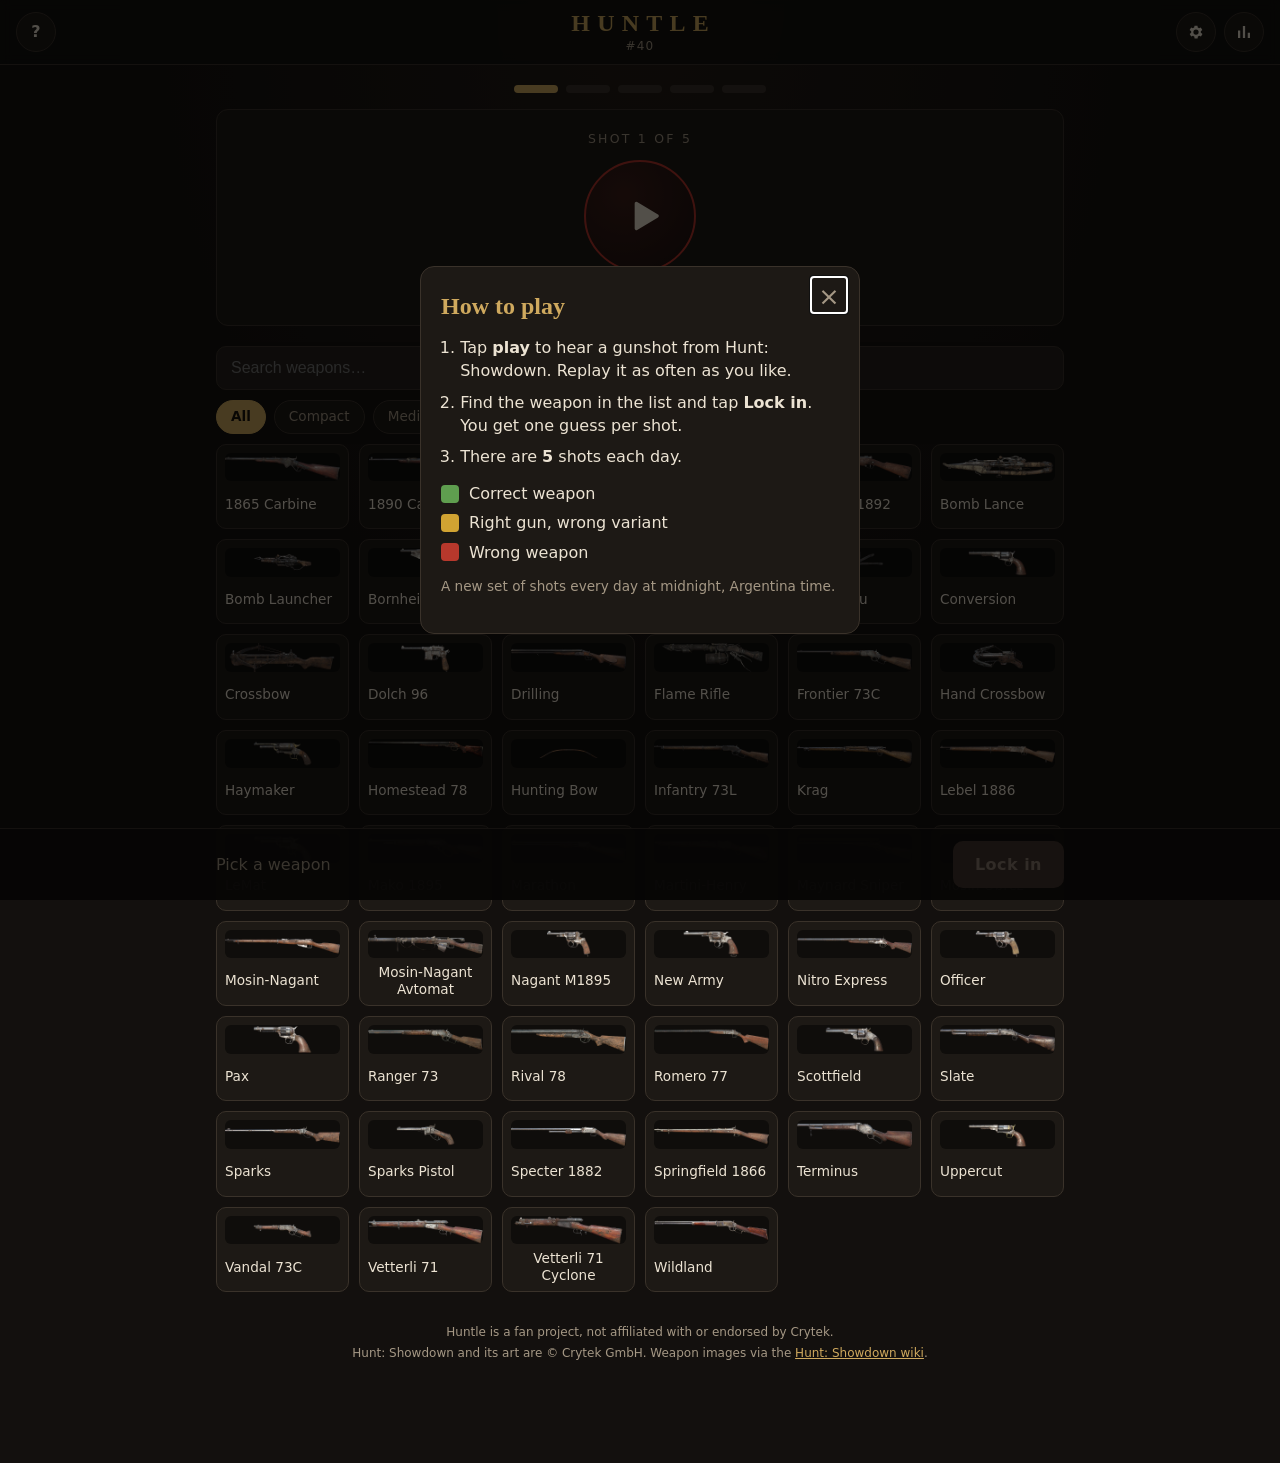
==== commit abb52177: "Keep past puzzles stable; add link previews and app icons Puzzles are now dealt day by day from shuf" ====
--- a/index.html
+++ b/index.html
@@ -7,6 +7,23 @@
   <title>Huntle</title>
   <meta name="description" content="A daily Hunt: Showdown sound quiz. Hear five gunshots, name the weapons.">
   <link rel="icon" href="assets/favicon.svg" type="image/svg+xml">
+  <link rel="apple-touch-icon" href="assets/apple-touch-icon.png">
+  <link rel="manifest" href="manifest.webmanifest">
+  <meta name="apple-mobile-web-app-title" content="Huntle">
+
+  <!-- Link previews (Discord, Reddit, iMessage, WhatsApp, X). These need full
+       URLs: update them if the site moves to its own domain. -->
+  <link rel="canonical" href="https://huntle.pages.dev/">
+  <meta property="og:type" content="website">
+  <meta property="og:site_name" content="Huntle">
+  <meta property="og:url" content="https://huntle.pages.dev/">
+  <meta property="og:title" content="Huntle: the daily Hunt: Showdown sound quiz">
+  <meta property="og:description" content="Hear five gunshots. Name the weapons. A new set every day.">
+  <meta property="og:image" content="https://huntle.pages.dev/assets/og-image.png">
+  <meta property="og:image:width" content="1200">
+  <meta property="og:image:height" content="630">
+  <meta property="og:image:alt" content="Huntle: hear five gunshots, name the weapons.">
+  <meta name="twitter:card" content="summary_large_image">
   <link rel="stylesheet" href="css/styles.css">
   <link rel="stylesheet" href="css/themes.css">
   <script>
@@ -111,7 +128,7 @@
     <h2>Statistics</h2>
     <div class="stats-grid">
       <div><b id="st-played">0</b><span>Played</span></div>
-      <div><b id="st-avg">0</b><span>Avg score</span></div>
+      <div><b id="st-avg">0%</b><span>Accuracy</span></div>
       <div><b id="st-streak">0</b><span>Streak</span></div>
       <div><b id="st-max">0</b><span>Best streak</span></div>
     </div>
